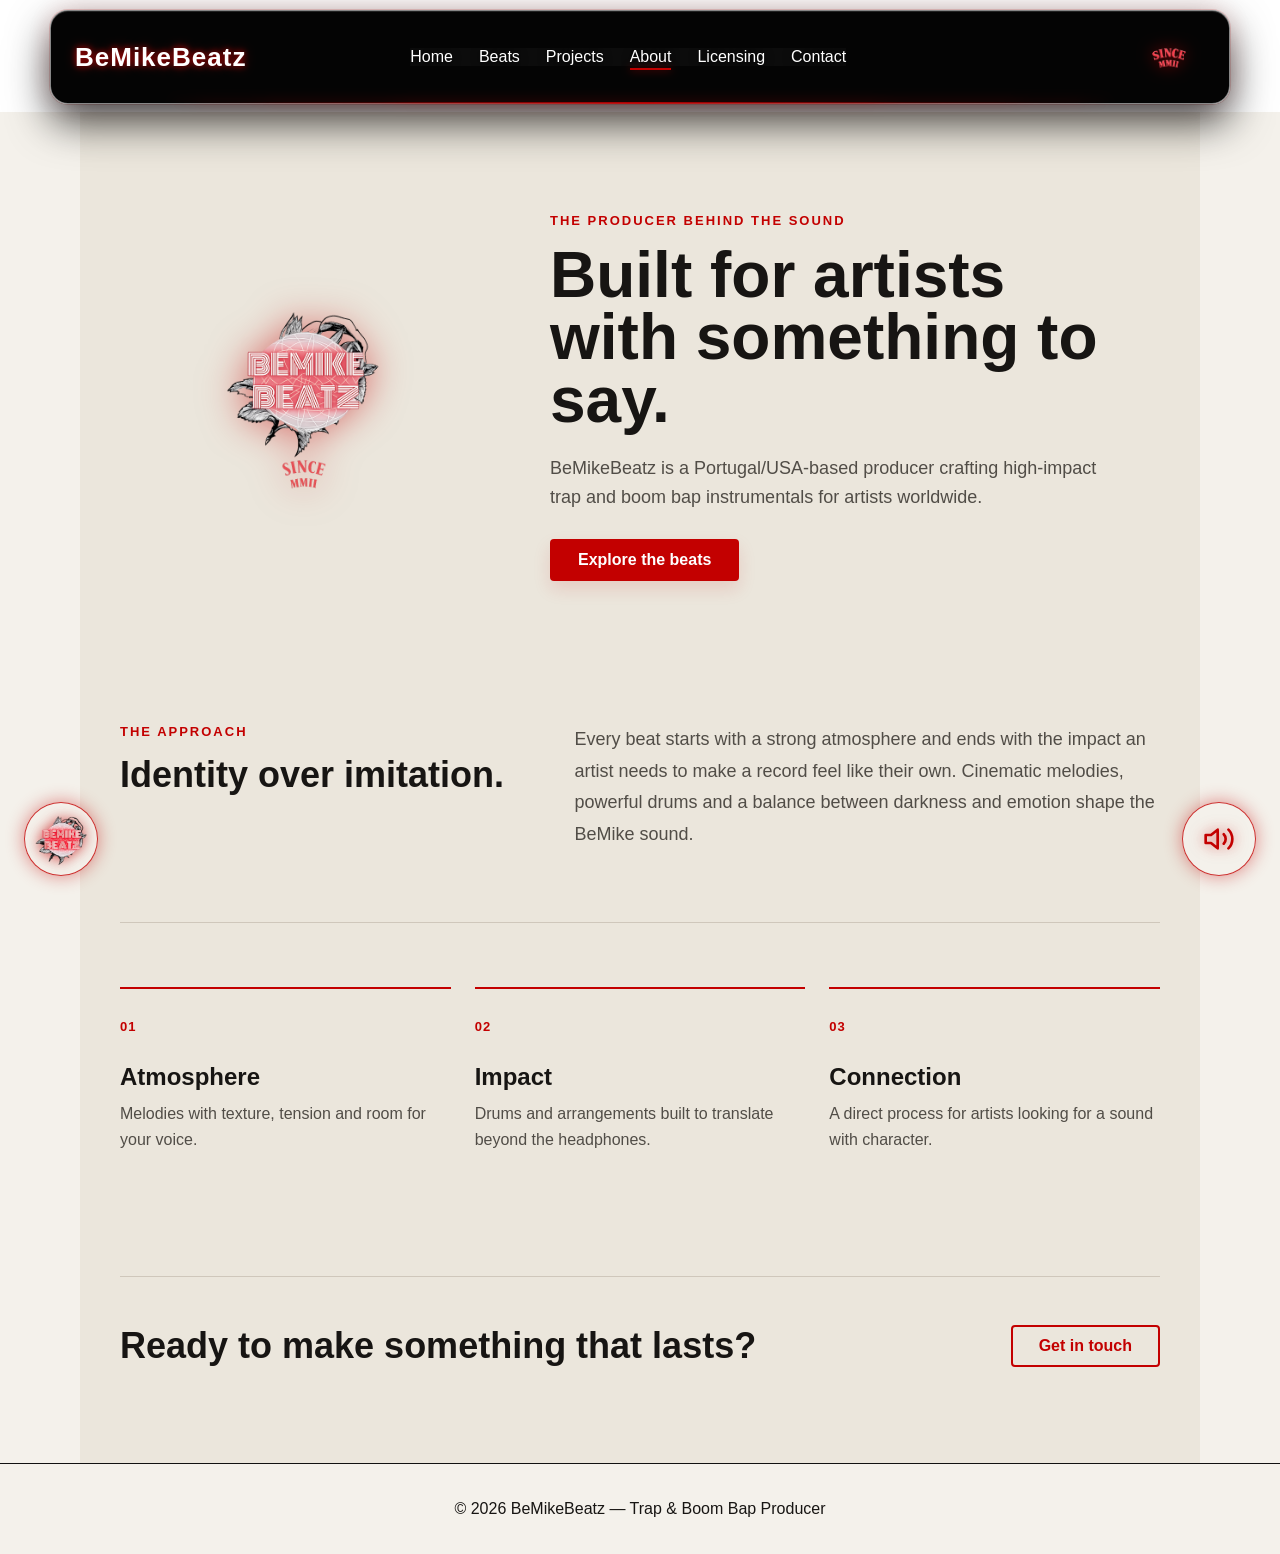
==== about.html @ 6aafd266 "Add BeMikeBeatz website with improved navigation and transitions" ====
<!DOCTYPE html>
<html lang="en">
<head>
    <meta charset="UTF-8">
    <meta name="viewport" content="width=device-width, initial-scale=1.0">
    <title>About — BeMikeBeatz</title>
    <link rel="stylesheet" href="assets/css/style.css">
</head>
<body>

    <header class="navbar">
        <div class="header-left">
            <a class="logo-link" href="index.html" aria-label="BeMikeBeatz home">
                <span class="logo">BeMikeBeatz</span>
            </a>
        </div>

        <nav class="header-center" aria-label="Main navigation">
            <a href="index.html">Home</a>
            <a href="beats.html">Beats</a>
            <a href="projects.html">Projects</a>
            <a href="about.html" aria-current="page">About</a>
            <a href="licensing.html">Licensing</a>
            <a href="contact.html">Contact</a>
        </nav>

        <div class="header-right">
            <button class="header-icon-button" type="button" aria-label="Open menu" aria-expanded="false" aria-controls="site-navigation">
                <span class="menu-bars" aria-hidden="true"><span></span><span></span><span></span></span>
                <img class="header-icon" src="assets/images/bemike3.png" alt="">
            </button>
        </div>
    </header>

    <main class="about-page">
        <section class="about-hero">
            <div class="about-mark">
                <img src="assets/images/bemike2.png" alt="BeMikeBeatz logo">
            </div>

            <div class="about-hero-copy">
                <p class="about-eyebrow">The producer behind the sound</p>
                <h1>Built for artists<br>with something to say.</h1>
                <p>BeMikeBeatz is a Portugal/USA-based producer crafting high-impact trap and boom bap instrumentals for artists worldwide.</p>
                <a class="btn" href="beats.html">Explore the beats</a>
            </div>
        </section>

        <section class="about-story">
            <div>
                <p class="about-eyebrow">The approach</p>
                <h2>Identity over imitation.</h2>
            </div>
            <p>Every beat starts with a strong atmosphere and ends with the impact an artist needs to make a record feel like their own. Cinematic melodies, powerful drums and a balance between darkness and emotion shape the BeMike sound.</p>
        </section>

        <section class="about-values">
            <article class="about-value">
                <span>01</span>
                <h3>Atmosphere</h3>
                <p>Melodies with texture, tension and room for your voice.</p>
            </article>
            <article class="about-value">
                <span>02</span>
                <h3>Impact</h3>
                <p>Drums and arrangements built to translate beyond the headphones.</p>
            </article>
            <article class="about-value">
                <span>03</span>
                <h3>Connection</h3>
                <p>A direct process for artists looking for a sound with character.</p>
            </article>
        </section>

        <section class="about-cta">
            <h2>Ready to make something that lasts?</h2>
            <a class="btn-outline" href="contact.html">Get in touch</a>
        </section>

    </main>

    <button class="floating-brand" type="button" aria-label="Switch to light theme" aria-pressed="false">
        <img src="assets/images/bemike.png" alt="BeMike logo">
    </button>

    <button class="floating-mute" type="button" aria-label="Mute local beat previews" title="Mute local beat previews" aria-pressed="false">
        <svg width="32" height="32" viewBox="0 0 24 24" fill="none" stroke="currentColor" stroke-width="2" stroke-linecap="round" stroke-linejoin="round">
            <polygon points="11 5 6 9 2 9 2 15 6 15 11 19 11 5"></polygon>
            <line x1="23" y1="9" x2="17" y2="15"></line>
            <line x1="17" y1="9" x2="23" y2="15"></line>
        </svg>
    </button>

    <footer>
        <p>© 2026 BeMikeBeatz — Trap & Boom Bap Producer</p>
    </footer>

    <script src="assets/js/main.js"></script>
</body>
</html>
---- assets/css/style.css ----
/* GLOBAL */
html {
    overscroll-behavior-y: none;
}

body {
    background: #000;
    color: #fff;
    font-family: 'Inter', sans-serif;
    margin: 0;
    /* espaçamento para navbar fixa */
    padding-top: 112px;
    animation: pageEnter 260ms ease-out both;
}

body.page-exit {
    animation: pageExit 160ms ease-in both;
    pointer-events: none;
}

@keyframes pageEnter {
    from { opacity: 0; }
    to { opacity: 1; }
}

@keyframes pageExit {
    from { opacity: 1; }
    to { opacity: 0; }
}

@media (prefers-reduced-motion: reduce) {
    body,
    body.page-exit {
        animation: none;
    }
}

/* Use border-box so padding doesn't increase element width unexpectedly */
*,
*::before,
*::after {
    box-sizing: border-box;
}

/* NAVBAR */
.navbar {
    position: fixed;
    top: 10px;
    left: 50%;
    width: min(calc(100% - 28px), 1180px);
    z-index: 999;

    display: grid;
    /* Make left/logo and right/icon auto-sized, center takes remaining space */
    grid-template-columns: auto 1fr auto;
    align-items: center;

    min-height: 86px;
    padding: 10px 24px;

    background: rgba(0, 0, 0, 0.985);
    backdrop-filter: blur(18px);
    border: 1px solid rgba(255,255,255,0.52);
    border-radius: 18px;
    box-shadow:
        inset 0 1px 0 rgba(255,255,255,0.12),
        0 18px 42px rgba(0,0,0,0.72),
        0 0 0 1px rgba(195,0,0,0.16),
        0 0 28px rgba(195,0,0,0.14);
}

.navbar::after {
    content: "";
    position: absolute;
    right: 10%;
    bottom: -1px;
    left: 10%;
    height: 2px;
    background: linear-gradient(90deg, transparent, rgba(195,0,0,0.9), transparent);
    border-radius: 50%;
    box-shadow: 0 0 12px rgba(195,0,0,0.7);
    pointer-events: none;
}

/* LOGO ESQUERDA */
.header-left {
    display: flex;
    justify-content: flex-start;
}

.logo-link {
    color: inherit;
    text-decoration: none;
}

.logo {
    font-size: 26px;
    font-weight: 700;
    letter-spacing: 1px;
    transition: transform 0.25s ease, filter 0.25s ease, text-shadow 0.2s ease;
    color: #111;
    /* subtle red glow */
    text-shadow: 0 0 6px rgba(195,0,0,0.85), 0 0 12px rgba(195,0,0,0.5);
}

.logo:hover {
    transform: scale(1.06);
    filter: drop-shadow(0 0 8px rgba(195,0,0,0.28));
    /* intensify glow on hover */
    text-shadow: 0 0 10px rgba(195,0,0,1), 0 0 18px rgba(195,0,0,0.7);
}

/* MENU CENTRADO */
.header-center {
    display: flex;
    justify-content: center;
    gap: 26px;
    /* Center the nav visually regardless of side column widths */
    position: absolute;
    left: 49%;
    transform: translateX(-50%);
    z-index: 1000;
}

/* LINKS */
.header-center a {
    color: #111;
    text-decoration: none;
    font-size: 16px;
    position: relative;
    text-shadow: none;
    transition: 0.3s;
}

.header-center a::after {
    content: "";
    position: absolute;
    bottom: -4px;
    left: 0;
    width: 0%;
    height: 2px;
    background: #C30000;
    transition: 0.3s;
}

.header-center a:hover::after {
    width: 100%;
}

.header-center a[aria-current="page"] {
    color: #C30000;
    text-shadow: 0 0 7px rgba(195, 0, 0, 0.8), 0 0 14px rgba(195, 0, 0, 0.35);
}

.header-center a[aria-current="page"]::after {
    width: 100%;
    box-shadow: 0 0 8px rgba(195, 0, 0, 0.75);
}

/* ÍCONE DIREITA */
.header-right {
    display: flex;
    /* align icon to the far right of the navbar */
    justify-content: flex-end;
    align-items: center;
}

.header-icon-button {
    padding: 0;
    border: 0;
    background: transparent;
    cursor: pointer;
}

.header-icon {
    width: 72px;
    height: 72px;
    object-fit: contain;
    transition: 0.3s;
    max-width: 110px;
    display: block;
    filter: drop-shadow(0 0 8px rgba(195, 0, 0, 0.8));
}

.header-icon:hover {
    transform: scale(1.12);
    filter: drop-shadow(0 0 12px #C30000);
}




/* HERO */
.hero {
    position: relative;
    height: calc(90vh + 10px);
    overflow: hidden;
    background: #000;

    /* CORREÇÃO: centrar texto */
    display: flex;
    align-items: center;
    justify-content: center;
    text-align: center;
}

.hero-video {
    position: absolute;
    top: 0;
    left: 0;
    width: 100%;
    height: 100%;
    object-fit: cover;
    z-index: 1;
    transition: opacity 600ms ease;
}

.hero-video-light {
    opacity: 0;
}

body.light-theme .hero-video-dark {
    opacity: 0;
}

body.light-theme .hero-video-light {
    opacity: 1;
}

.hero-overlay {
    position: absolute;
    top: 0;
    left: 0;
    width: 100%;
    height: 100%;
    background:
        linear-gradient(90deg, rgba(0,0,0,0.84) 0%, rgba(0,0,0,0.2) 48%, rgba(0,0,0,0.7) 100%),
        radial-gradient(circle at 50% 45%, rgba(195,0,0,0.2), transparent 54%),
        rgba(0,0,0,0.42);
    z-index: 2;
    transition: background 1400ms ease;
}

.hero::after {
    content: "";
    position: absolute;
    top: 50%;
    left: 50%;
    width: min(58vw, 720px);
    aspect-ratio: 1;
    transform: translate(-50%, -50%);
    border-radius: 50%;
    background: radial-gradient(circle, rgba(255, 255, 255, 0.18) 0 34%, rgba(255, 255, 255, 0.06) 54%, transparent 72%);
    mix-blend-mode: screen;
    pointer-events: none;
    z-index: 2;
}

.hero-content {
    position: relative;
    z-index: 3;
    text-align: center;
}

.hero-content h2 {
    font-size: 48px;
    margin-bottom: 10px;
    animation: fadeIn 1.5s ease forwards;
}

.hero-content p {
    font-size: 18px;
    margin-bottom: 30px;
    animation: fadeIn 2s ease forwards;
}

@keyframes fadeIn {
    from { opacity: 0; transform: translateY(20px); }
    to { opacity: 1; transform: translateY(0); }
}

/* BUTTONS */
.btn {
    background: #C30000;
    padding: 12px 28px;
    color: #fff;
    text-decoration: none;
    border-radius: 4px;
    font-weight: 600;
    display: inline-block;
    transition: transform 200ms cubic-bezier(.2,.9,.2,1), box-shadow 200ms ease, opacity 160ms ease;
    box-shadow: 0 8px 18px rgba(195,0,0,0.12);
}

.btn-outline {
    border: 2px solid #C30000;
    padding: 10px 26px;
    color: #C30000;
    text-decoration: none;
    border-radius: 4px;
    font-weight: 600;
    display: inline-block;
    transition: transform 200ms cubic-bezier(.2,.9,.2,1), box-shadow 200ms ease, background 160ms ease;
}

.btn:hover, .btn:focus {
    transform: translateY(-4px);
    box-shadow: 0 14px 30px rgba(195,0,0,0.18);
    opacity: 0.98;
}

.btn:active {
    transform: translateY(-1px) scale(.995);
    box-shadow: 0 6px 14px rgba(195,0,0,0.12);
}

.btn-outline:hover, .btn-outline:focus {
    transform: translateY(-3px);
    background: rgba(195,0,0,0.06);
    box-shadow: 0 10px 22px rgba(195,0,0,0.08);
}

.btn-outline:active {
    transform: translateY(-1px) scale(.995);
}

body:not(.light-theme) .hero-buttons .btn-outline {
    color: #fff;
    border-color: #fff;
}

/* DIVISÓRIA GROSSA ENTRE HERO E ABOUT */
.section-divider-ultra {
    width: 100%;
    height: 22px;
    background: linear-gradient(
        to right,
        rgba(255,255,255,0),
        rgba(255,255,255,1),
        rgba(255,255,255,0)
    );
    margin: 0;
}

/* ABOUT PREVIEW */
.about-preview {
    text-align: center;
    padding: 60px 40px;
    background: #000;
}

/* ABOUT PAGE */
.about-page {
    max-width: 1120px;
    margin: 0 auto;
    padding: 72px 40px 0;
}

.about-hero {
    display: grid;
    grid-template-columns: minmax(220px, 0.75fr) minmax(0, 1.25fr);
    align-items: center;
    gap: 64px;
    min-height: 430px;
}

.about-mark {
    display: flex;
    align-items: center;
    justify-content: center;
    min-height: 300px;
    border: 0;
    background: transparent;
}

.about-mark img {
    width: min(220px, 72%);
    filter: drop-shadow(0 0 18px rgba(195, 0, 0, 0.5));
}

.about-hero-copy {
    max-width: 650px;
}

.about-eyebrow {
    margin: 0 0 16px;
    color: #c30000;
    font-size: 13px;
    font-weight: 700;
    letter-spacing: 2px;
    text-transform: uppercase;
}

.about-hero h1 {
    margin: 0 0 22px;
    font-size: clamp(42px, 5vw, 68px);
    line-height: 0.98
;
}

.about-hero-copy > p:not(.about-eyebrow) {
    max-width: 560px;
    margin: 0 0 28px;
    color: #c2c2c2;
    font-size: 18px;
    line-height: 1.6;
}

.about-story {
    display: grid;
    grid-template-columns: minmax(220px, 0.8fr) minmax(0, 1.2fr);
    gap: 64px;
    padding: 110px 0 72px;
    border-bottom: 1px solid #1b1b1b;
}

.about-story h2,
.about-cta h2 {
    margin: 0;
    font-size: 36px;
    line-height: 1.1;
}

.about-story > p {
    max-width: 620px;
    margin: 0;
    color: #bbb;
    font-size: 18px;
    line-height: 1.75;
}

.about-values {
    display: grid;
    grid-template-columns: repeat(3, 1fr);
    gap: 24px;
    padding: 64px 0 96px;
}

.about-value {
    padding: 28px 0;
    border-top: 2px solid #c30000;
}

.about-value span {
    color: #c30000;
    font-size: 13px;
    font-weight: 700;
    letter-spacing: 1px;
}

.about-value h3 {
    margin: 28px 0 10px;
    font-size: 24px;
}

.about-value p {
    margin: 0;
    color: #aaa;
    line-height: 1.6;
}

.about-cta {
    display: flex;
    align-items: center;
    justify-content: space-between;
    gap: 24px;
    padding: 48px 0 96px;
    border-top: 1px solid #1b1b1b;
}

/* CONTACT PAGE */
.contact-page {
    max-width: 1120px;
    margin: 0 auto;
    padding: 96px 40px 0;
}

.contact-hero {
    max-width: 760px;
    padding-bottom: 96px;
}

.contact-eyebrow {
    margin: 0 0 18px;
    color: #c30000;
    font-size: 13px;
    font-weight: 700;
    letter-spacing: 2px;
    text-transform: uppercase;
}

.contact-hero h1 {
    margin: 0 0 24px;
    font-size: clamp(46px, 6vw, 78px);
    line-height: 0.98;
}

.contact-intro {
    max-width: 600px;
    margin: 0 0 30px;
    color: #c2c2c2;
    font-size: 18px;
    line-height: 1.7;
}

.contact-email {
    font-size: 17px;
}

.contact-linktree {
    font-size: 17px;
}

body.light-theme .contact-linktree {
    background: #000;
    color: #fff;
}

body.light-theme .contact-linktree:hover {
    background: #1a1a1a;
}

body:not(.light-theme) .contact-linktree {
    background: #fff;
    color: #000;
}

body:not(.light-theme) .contact-linktree:hover {
    background: #e8e8e8;
}

.contact-hero .contact-buttons {
    display: flex;
    gap: 16px;
    margin-top: 20px;
    flex-wrap: wrap;
}

.contact-options {
    display: grid;
    grid-template-columns: repeat(3, 1fr);
    gap: 24px;
    padding: 42px 0 88px;
    border-top: 1px solid #252525;
}

.contact-option {
    padding-top: 24px;
    border-top: 2px solid #c30000;
}

.contact-option span {
    color: #c30000;
    font-size: 13px;
    font-weight: 700;
    letter-spacing: 1px;
}

.contact-option h2 {
    margin: 28px 0 12px;
    font-size: 24px;
}

.contact-option p {
    min-height: 78px;
    margin: 0 0 18px;
    color: #aaa;
    line-height: 1.6;
}

.contact-option a {
    color: #fff;
    font-weight: 700;
    text-decoration: none;
    border-bottom: 1px solid #c30000;
    padding-bottom: 4px;
}

.contact-option a:hover,
.contact-option a:focus {
    color: #c30000;
}

.contact-footer-note {
    display: flex;
    align-items: baseline;
    gap: 32px;
    padding: 28px 0 88px;
    border-top: 1px solid #1b1b1b;
}

.contact-footer-note .contact-eyebrow {
    margin: 0;
    white-space: nowrap;
}

.contact-footer-note p:last-child {
    margin: 0;
    color: #888;
}

/* LICENSING PAGE */
.licensing-page {
    min-height: calc(100vh - 122px);
    padding: 84px max(40px, calc((100vw - 1180px) / 2)) 96px;
    background: #ece8df;
    color: #111;
}

.licensing-intro {
    display: grid;
    grid-template-columns: minmax(0, 1.2fr) minmax(240px, 0.8fr);
    align-items: end;
    gap: 64px;
    padding-bottom: 72px;
    border-bottom: 1px solid #111;
}

.licensing-kicker {
    margin: 0 0 18px;
    color: #b00000;
    font-size: 12px;
    font-weight: 800;
    letter-spacing: 2px;
    text-transform: uppercase;
}

.licensing-intro h1 {
    margin: 0;
    font-size: clamp(48px, 7vw, 92px);
    line-height: 0.9;
    letter-spacing: -2px;
}

.licensing-intro-text {
    max-width: 360px;
    margin: 0 0 4px;
    color: #5f5b55;
    font-size: 18px;
    line-height: 1.65;
}

.license-list {
    padding: 14px 0 0;
}

.license-row {
    display: grid;
    grid-template-columns: 1.2fr 1fr 0.7fr;
    align-items: center;
    gap: 36px;
    padding: 34px 20px;
    border-bottom: 1px solid rgba(17, 17, 17, 0.2);
    transition: background 180ms ease, transform 180ms ease;
}

.license-row:hover {
    background: rgba(255, 255, 255, 0.48);
    transform: translateX(8px);
}

.license-row-featured {
    position: relative;
    background: #111;
    color: #fff;
    border-bottom-color: #111;
}

.license-row-featured:hover {
    background: #1b1b1b;
}

.license-name > span {
    color: #b00000;
    font-size: 12px;
    font-weight: 800;
    letter-spacing: 1px;
}

.license-name h2 {
    margin: 12px 0 8px;
    font-size: 32px;
}

.license-name p {
    max-width: 300px;
    margin: 0;
    color: #77736c;
    line-height: 1.5;
}

.license-row-featured .license-name p {
    color: #aaa;
}

.license-row ul {
    display: grid;
    gap: 9px;
    margin: 0;
    padding: 0;
    list-style: none;
    color: #4f4b45;
    font-size: 14px;
}

.license-row-featured ul {
    color: #d0d0d0;
}

.license-row li::before {
    content: "+";
    margin-right: 10px;
    color: #b00000;
    font-weight: 800;
}

.license-link {
    justify-self: end;
    color: #111;
    font-size: 14px;
    font-weight: 800;
    text-decoration: none;
}

.license-row-featured .license-link {
    color: #fff;
}

.license-link span {
    display: inline-block;
    margin-left: 8px;
    color: #b00000;
    font-size: 20px;
    transition: transform 180ms ease;
}

.license-link:hover span,
.license-link:focus span {
    transform: translate(3px, -3px);
}

.licensing-note {
    display: grid;
    grid-template-columns: 0.8fr 1.2fr auto;
    align-items: center;
    gap: 28px;
    padding-top: 64px;
}

.licensing-note strong {
    font-size: 18px;
}

.licensing-note p {
    max-width: 420px;
    margin: 0;
    color: #69645d;
    line-height: 1.5;
}

.licensing-note a {
    color: #b00000;
    font-weight: 800;
    text-decoration: none;
}

/* BEATS PAGE EDITORIAL LAYOUT */
.beats-page {
    min-height: calc(100vh - 122px);
    padding-bottom: 1px;
    background: #ece8df;
    color: #111;
}

.beats-page .catalog-header {
    max-width: 1180px;
    min-height: 390px;
    justify-content: flex-start;
    padding: 84px 40px 72px;
    text-align: left;
}

.beats-page .catalog-copy {
    max-width: 780px;
    margin: 0;
}

.beats-page .catalog-header h1 {
    max-width: 760px;
    margin: 0 0 22px;
    font-size: clamp(48px, 7vw, 92px);
    line-height: 1.1;
    letter-spacing: -1px;
}

.beats-page .catalog-description {
    max-width: 570px;
    margin: 0;
    color: #5f5b55;
}

.beats-page .catalog-actions {
    justify-content: flex-start;
}

.beats-page .catalog-note {
    color: #77736c;
}

.beats-page .player-section {
    max-width: 1180px;
    padding-bottom: 18px;
}

.beats-page .player-wrapper {
    border-color: #c9c4bb;
    box-shadow: 0 18px 40px rgba(17, 17, 17, 0.16);
    border-radius: 16px;
}

.beats-page .featured-beats {
    max-width: 1180px;
    margin: 0 auto;
    padding: 72px 40px 88px;
    text-align: left;
}

.beats-page .featured-beats h3 {
    margin: 0 0 28px;
    color: #111;
    font-size: 36px;
}

.beats-page .latest-grid {
    display: grid;
    grid-template-columns: repeat(4, minmax(0, 1fr));
    gap: 20px;
    justify-content: initial;
}

.beats-page .latest-card {
    width: auto;
}

.beats-page .section-divider-ultra {
    display: none;
}

/* LATEST BEATS */
.latest-beats {
    padding: 60px 40px;
    text-align: center;
    position: relative;
    z-index: 2;
    overflow: hidden;
}

/* VISUALIZER SECTION (CENTRADO ENTRE BEATS E SERVIÇOS) */
.visualizer-section {
    position: relative;
    width: 100%;
    height: 120px; /* both visualizers share this height */
    display: flex;
    align-items: center;
    justify-content: center;
    margin: 40px 0;
}

.beats-visualizer {
    position: absolute;
    left: 0;
    top: 0;
    width: 100%;
    height: 100%;
    opacity: 0.45;
    pointer-events: none;
    filter: drop-shadow(0 0 12px #C30000);
}

/* BEAT GRID */
.beat-grid {
    display: flex;
    justify-content: center;
    gap: 30px;
    flex-wrap: wrap;
    margin-top: 40px;
}

.beat-card {
    background: #111;
    padding: 20px;
    width: 260px;
    border-radius: 6px;
    text-align: center;
    border: 1px solid #222;
}

.beat-card audio {
    width: 100%;
    margin-top: 10px;
    height: 40px;
    min-height: 40px;
    max-height: 40px;
}

/* SERVICES */
.services {
    padding: 60px 40px;
    background: #000;
    text-align: center;
}

.service-grid {
    display: flex;
    justify-content: center;
    gap: 30px;
    margin-top: 40px;
}

.service-card {
    background: #111;
    padding: 20px;
    width: 260px;
    border-radius: 6px;
    border: 1px solid #222;
}

.service-card {
    transition: transform 320ms cubic-bezier(.16,1,.3,1), box-shadow 320ms var(--ease-soft), border-color 260ms linear;
    will-change: transform, box-shadow;
}

.service-card:hover,
.service-card:focus-within {
    transform: translateY(-10px) scale(1.02);
    box-shadow: 0 18px 40px rgba(195,0,0,0.18);
    border-color: rgba(195,0,0,0.9);
}

/* FINAL CTA */
.final-cta {
    text-align: center;
    padding: 80px 40px;
}

/* FOOTER */
footer {
    text-align: center;
    padding: 20px;
    background: #000;
    border-top: 1px solid #111;
}

.floating-brand {
    position: fixed;
    left: 24px;
    bottom: 24px;
    z-index: 1001;
    display: grid;
    padding: 0;
    cursor: pointer;
    color: inherit;
    font: inherit;
    width: 74px;
    height: 74px;
    place-items: center;
    border: 1px solid rgba(195, 0, 0, 0.6);
    border-radius: 50%;
    background: rgba(0, 0, 0, 0.72);
    box-shadow: 0 0 18px rgba(195, 0, 0, 0.45);
    transition: transform 0.25s ease, box-shadow 0.25s ease;
}

.floating-brand img {
    width: 58px;
    height: 58px;
    object-fit: contain;
    filter: drop-shadow(0 0 7px rgba(195, 0, 0, 0.75));
    transition: transform 0.6s cubic-bezier(0.4, 0, 0.2, 1), filter 0.6s ease;
    transform: rotate(0deg);
}

.floating-brand:hover {
    transform: translateY(-4px) scale(1.05);
    box-shadow: 0 0 26px rgba(195, 0, 0, 0.75);
}

.floating-mute {
    position: fixed;
    right: 24px;
    bottom: 24px;
    z-index: 1001;
    display: grid;
    padding: 0;
    cursor: pointer;
    color: inherit;
    font: inherit;
    width: 74px;
    height: 74px;
    place-items: center;
    border: 1px solid rgba(195, 0, 0, 0.6);
    border-radius: 50%;
    background: rgba(0, 0, 0, 0.72);
    box-shadow: 0 0 18px rgba(195, 0, 0, 0.45);
    transition: transform 0.25s ease, box-shadow 0.25s ease;
}

.floating-mute svg {
    width: 32px;
    height: 32px;
    color: #fff;
    filter: drop-shadow(0 0 7px rgba(195, 0, 0, 0.75));
    transition: transform 900ms cubic-bezier(.2,.8,.2,1), filter 900ms ease;
}

.floating-mute:hover {
    transform: translateY(-4px) scale(1.05);
    box-shadow: 0 0 26px rgba(195, 0, 0, 0.75);
}

.floating-mute[aria-pressed="true"] svg {
    color: #C30000;
    filter: drop-shadow(0 0 12px rgba(195, 0, 0, 0.9));
    transition: color 0.3s ease, filter 0.3s ease;
}

body.light-theme .floating-mute[aria-pressed="true"] svg {
    color: #C30000;
    filter: drop-shadow(0 0 15px rgba(195, 0, 0, 1));
}

/* LIGHT THEME */
body.light-theme {
    background: #f4f1eb;
    color: #171513;
}

body.light-theme .navbar {
    background: #000;
    border-bottom-color: rgba(255, 255, 255, 0.85);
}

body.light-theme .logo,
body.light-theme .header-center a,
body.light-theme .about-page,
body.light-theme .contact-page,
body.light-theme .beats-page,
body.light-theme .footer-cta {
    color: #171513;
}

body.light-theme .logo,
body.light-theme .header-center a {
    color: #fff;
}

body.light-theme .hero-overlay {
    background: transparent;
}

body.light-theme .hero-content {
    color: #fff;
    text-shadow: 0 2px 8px rgba(0, 0, 0, 0.9), 0 0 18px rgba(0, 0, 0, 0.55);
}

body.light-theme .hero-video-light {
    filter: none;
}

body.light-theme .hero-buttons .btn-outline {
    color: #fff;
    border-color: #C30000;
}

body.light-theme .hero-buttons .btn-outline:hover,
body.light-theme .hero-buttons .btn-outline:focus {
    background: rgba(195, 0, 0, 0.1);
}

body.theme-transition,
body.theme-transition .navbar,
body.theme-transition::before {
    transition: background-color 420ms ease, color 420ms ease,
                border-color 420ms ease, box-shadow 420ms ease;
}
body.theme-transition .hero-video { transition: opacity 600ms ease; }
body.theme-transition .hero-overlay { transition: background 420ms ease; }
body.theme-transition .floating-brand img {
    transform: rotate(12deg) scale(1.04);
    transition: transform 300ms ease;
}

body.light-theme .hero::after {
    display: none;
}

body.light-theme .about-preview,
body.light-theme footer,
body.light-theme .beats-page {
    background: #f4f1eb;
}

body.light-theme .about-page,
body.light-theme .contact-page {
    background: #ebe6dc;
}

body.light-theme .section-divider-ultra {
    background: linear-gradient(
        to right,
        rgba(23, 21, 19, 0),
        rgba(23, 21, 19, 0.35),
        rgba(23, 21, 19, 0)
    );
}

body.light-theme .licensing-page {
    background: #f4f1eb;
    color: #111;
}

body.light-theme .licensing-intro {
    border-bottom-color: #111;
}

body:not(.light-theme) .licensing-page {
    background: #000;
    color: #f4f1eb;
}

body:not(.light-theme) .licensing-intro {
    border-bottom-color: #fff;
}

body.light-theme .licensing-intro-text,
body.light-theme .contact-footer-note p:last-child {
    color: #514d47;
}

body.light-theme .license-row:hover {
    background: rgba(255, 255, 255, 0.08);
}

body.light-theme .floating-brand {
    background: rgba(244, 241, 235, 0.88);
    border-color: rgba(195, 0, 0, 0.8);
}

body.light-theme .floating-mute {
    background: rgba(244, 241, 235, 0.88);
    border-color: rgba(195, 0, 0, 0.8);
    transition: transform 0.25s ease, box-shadow 0.25s ease, background 0.25s ease, border-color 0.25s ease;
}

body.light-theme .floating-mute svg {
    color: #C30000;
    filter: drop-shadow(0 0 7px rgba(195, 0, 0, 0.6));
    transition: transform 900ms cubic-bezier(.2,.8,.2,1), filter 900ms ease, color 0.25s ease;
}

body.light-theme .floating-mute:hover {
    transform: translateY(-4px) scale(1.05);
    box-shadow: 0 0 26px rgba(195, 0, 0, 0.85);
}

/* LIGHT THEME CONTRAST */
body.light-theme .about-preview,
body.light-theme .latest-beats,
body.light-theme .final-cta {
    color: #171513;
}

body.light-theme .services {
    background: #000;
    color: #fff;
}

body.light-theme .latest-card,
body.light-theme .featured-card {
    background: #fffdf8;
    border-color: #d8d1c6;
    color: #171513;
}

body.light-theme .latest-card:hover,
body.light-theme .featured-card:hover {
    border-color: #C30000;
}

body.light-theme .service-card {
    background: #111;
    border-color: #2d2d2d;
    color: #fff;
}

body.light-theme .latest-info p,
body.light-theme .about-preview p,
body.light-theme .catalog-description,
body.light-theme .catalog-note,
body.light-theme .beats-page .catalog-note {
    color: #514d47;
}

body.light-theme .services h3,
body.light-theme .service-card h4,
body.light-theme .service-card p {
    color: #fff;
}

body.light-theme .btn-small {
    background: rgba(23, 21, 19, 0.08);
    color: #171513;
}

body.light-theme .about-hero-copy > p:not(.about-eyebrow),
body.light-theme .about-story > p,
body.light-theme .about-value p,
body.light-theme .contact-intro,
body.light-theme .contact-option p,
body.light-theme .contact-footer-note p:last-child {
    color: #514d47;
}

body.light-theme .about-story,
body.light-theme .about-cta,
body.light-theme .contact-options,
body.light-theme .contact-footer-note {
    border-color: #cfc7bb;
}

body.light-theme .contact-option a {
    color: #171513;
}

body.light-theme .beats-page .player-wrapper,
body.light-theme .beats-page .catalog-search input,
body.light-theme .beats-page .genre-tags span,
body.light-theme .beats-page .latest-card,
body.light-theme .beats-page .featured-card {
    background: #fffdf8;
    border-color: #d8d1c6;
    color: #171513;
    border-radius: 16px;
}

body.light-theme .beats-page .latest-card:hover,
body.light-theme .beats-page .featured-card:hover {
    border-color: #C30000;
}

body.light-theme .beats-page .latest-card.is-playing,
body.light-theme .beats-page .featured-card.is-playing {
    border: 1px solid #C30000 !important;
    box-shadow: 0 0 0 1px rgba(195,0,0,0.6), 0 0 28px rgba(195,0,0,0.25);
}

body.light-theme .beats-page .catalog-search input {
    color: #171513;
}

body.light-theme .beats-page .genre-tags span,
body.light-theme .beats-page .beat-table th,
body.light-theme .beats-page .latest-info p,
body.light-theme .beats-page .featured-card p {
    color: #514d47;
}

body.light-theme .beats-page .beat-table th,
body.light-theme .beats-page .beat-table td {
    border-color: #cfc7bb;
}

body.light-theme .beats-page .beat-table tr:hover {
    background: #e8e1d7;
}

body.light-theme .licensing-page .license-row:not(.license-row-featured) .license-link {
    color: #111;
}

body.light-theme .licensing-page .license-row:not(.license-row-featured) .license-link span {
    color: #b00000;
}

body.light-theme .licensing-page .license-row-featured .license-link,
body.light-theme .licensing-page .license-row-featured .license-name,
body.light-theme .licensing-page .license-row-featured ul {
    color: #fff;
}

body.light-theme .licensing-page .license-row-featured:hover {
    background: #1b1b1b;
}

/* BEATS PAGE DARK THEME */
body:not(.light-theme) .beats-page {
    background: #000;
    color: #fff;
}

body:not(.light-theme) .beats-page .catalog-description,
body:not(.light-theme) .beats-page .catalog-note,
body:not(.light-theme) .beats-page .featured-card p,
body:not(.light-theme) .beats-page .latest-info p {
    color: #bbb;
}

body:not(.light-theme) .beats-page .featured-beats h3 {
    color: #fff;
}

body:not(.light-theme) .beats-page .latest-card.is-playing,
body:not(.light-theme) .beats-page .featured-card.is-playing {
    border: 1px solid #C30000 !important;
    box-shadow: 0 0 0 1px rgba(195,0,0,0.5), 0 0 24px rgba(195,0,0,0.18);
}

/* Home page playing state */
body:not(.light-theme).home-page .latest-card.is-playing {
    border: 1px solid #C30000 !important;
    box-shadow: 0 0 0 1px rgba(195,0,0,0.5), 0 0 24px rgba(195,0,0,0.18);
}

body.light-theme.home-page .latest-card.is-playing {
    border: 1px solid #C30000 !important;
    box-shadow: 0 0 0 1px rgba(195,0,0,0.6), 0 0 28px rgba(195,0,0,0.25);
}

body:not(.light-theme) .license-row {
    border-bottom-color: rgba(255, 255, 255, 0.16);
}

body.light-theme .licensing-intro {
    border-bottom-color: #fff;
}

body:not(.light-theme) .licensing-intro {
    border-bottom-color: #111;
}

body:not(.light-theme) .licensing-page .license-row:not(.license-row-featured) .license-name h2,
body:not(.light-theme) .licensing-page .license-row:not(.license-row-featured) .license-link {
    color: #fff;
}

body:not(.light-theme) .licensing-page .license-row:not(.license-row-featured) .license-name p {
    color: #bbb;
}

body:not(.light-theme) .licensing-page .license-row:not(.license-row-featured) ul {
    color: #fff;
}

body:not(.light-theme) .licensing-page .license-row:not(.license-row-featured) .license-link span {
    color: #b00000;
}

/* Scroll Reveal */
.reveal {
    opacity: 0;
    transform: translateY(40px);
    transition: all 0.8s ease;
}

.reveal.active {
    opacity: 1;
    transform: translateY(0);
}

/* ===========================
   CATALOGO DE BEATS — PREMIUM
   =========================== */

/* HEADER DO CATÁLOGO */
.catalog-header {
    position: relative;
    display: flex;
    justify-content: center;
    align-items: center;
    max-width: 980px;
    min-height: 350px;
    margin: 0 auto;
    padding: 76px 40px 68px;
    text-align: center;
}

.catalog-brand-mark {
    display: flex;
    justify-content: center;
    align-items: center;
    min-height: 250px;
    border: 1px solid rgba(195, 0, 0, 0.45);
    background: radial-gradient(circle, rgba(195, 0, 0, 0.17), transparent 62%), #0a0a0a;
    box-shadow: 0 0 70px rgba(195, 0, 0, 0.12);
}

.catalog-brand-mark img {
    width: min(210px, 72%);
    filter: drop-shadow(0 0 18px rgba(195, 0, 0, 0.55));
}

.catalog-copy {
    max-width: 760px;
    margin: 0 auto;
}

.catalog-eyebrow {
    margin: 0 0 16px;
    color: #c30000;
    font-size: 13px;
    font-weight: 700;
    letter-spacing: 2px;
    text-transform: uppercase;
}

.catalog-header h1 {
    max-width: 760px;
    margin: 0 auto 22px;
    font-size: clamp(42px, 5vw, 68px);
    line-height: 0.98;
}

.catalog-description {
    max-width: 610px;
    margin: 0 auto;
    color: #bbb;
    font-size: 18px;
    line-height: 1.6;
}

.catalog-actions {
    display: flex;
    justify-content: center;
    gap: 14px;
    flex-wrap: wrap;
    margin-top: 28px;
}

.catalog-note {
    margin: 18px 0 0;
    color: #bbb;
    font-size: 13px;
}

.player-section {
    max-width: 1180px;
    margin: 0 auto;
    padding: 0 40px;
}

.player-wrapper {
    overflow: hidden;
    border: 1px solid #252525;
    background: #080808;
    box-shadow: 0 20px 55px rgba(0, 0, 0, 0.45);
    border-radius: 16px;
}

.player-wrapper iframe {
    display: block;
    min-height: 600px;
    border-radius: 16px;
}

.section-divider-ultra {
    margin: 72px 0 0;
}

.featured-beats {
    padding-top: 84px;
}

/* SEARCH BAR */
.catalog-search {
    max-width: 600px;
    margin: 30px auto;
}

.catalog-search input {
    width: 100%;
    padding: 14px 20px;
    border-radius: 6px;
    border: 1px solid #222;
    background: #111;
    color: #fff;
    font-size: 16px;
    outline: none;
    transition: 0.3s;
}

.catalog-search input:focus {
    border-color: #C30000;
}

/* TAGS / CATEGORIAS */
.genre-tags {
    display: flex;
    justify-content: center;
    gap: 12px;
    flex-wrap: wrap;
    margin: 20px 0 40px;
}

.genre-tags span {
    background: #111;
    padding: 8px 18px;
    border-radius: 30px;
    font-size: 14px;
    border: 1px solid #222;
    transition: 0.3s;
    cursor: pointer;
}

.genre-tags span:hover {
    background: #C30000;
    border-color: #C30000;
}

/* TABELA DE BEATS */
.beat-table {
    width: 100%;
    max-width: 900px;
    margin: 0 auto;
    border-collapse: collapse;
}

.beat-table th {
    text-align: left;
    padding: 12px;
    font-size: 14px;
    color: #bbb;
    border-bottom: 1px solid #222;
}

.beat-table td {
    padding: 14px 12px;
    font-size: 16px;
    border-bottom: 1px solid #111;
}

.beat-table tr:hover {
    background: #111;
}

/* PREÇO */
.beat-price {
    color: #C30000;
    font-weight: 600;
}

/* DIVISÓRIA LIMPA */
.section-divider-clean {
    width: 100%;
    height: 2px;
    background: #fff;
    opacity: 0.15;
    margin: 60px 0;
}

/* BEATS EM DESTAQUE */
.featured-beats {
    padding: 60px 40px;
    text-align: center;
}

.featured-beats h3 {
    font-size: 36px;
    margin-bottom: 20px;
}

.featured-grid {
    display: flex;
    justify-content: center;
    gap: 30px;
    flex-wrap: wrap;
}

.featured-card {
    background: #111;
    padding: 20px;
    width: 260px;
    border-radius: 6px;
    border: 1px solid #222;
    transition: 0.3s;
}

.featured-card:hover {
    transform: translateY(-5px);
    border-color: #C30000;
}

.featured-card h4 {
    font-size: 20px;
    margin-bottom: 10px;
}

.featured-card p {
    font-size: 14px;
    color: #bbb;
}

.latest-grid {
    display: flex;
    justify-content: center;
    gap: 30px;
    flex-wrap: wrap;
    margin-top: 40px;
}

.latest-card {
    background: #111;
    width: 280px;
    border-radius: 8px;
    overflow: hidden;
    border: 1px solid #222;
    transition: 0.3s;
}

.latest-card:hover {
    transform: translateY(-6px);
    border-color: #C30000;
}

.latest-card img {
    width: 100%;
    height: 160px;
    object-fit: cover;
    border-radius: 12px;
}

.featured-card img {
    width: 100%;
    height: 160px;
    object-fit: cover;
    border-radius: 12px;
}

.unreleased-tag {
    display: inline-block;
    font-size: 12px;
    font-weight: 700;
    letter-spacing: 1.5px;
    text-transform: uppercase;
    color: #fff;
    margin: 4px 0 8px;
    text-shadow: 0 0 8px rgba(195, 0, 0, 0.8), 0 0 16px rgba(195, 0, 0, 0.5);
    opacity: 1;
}

body.light-theme .unreleased-tag {
    color: #C30000;
    text-shadow: 0 0 6px rgba(195, 0, 0, 0.6), 0 0 12px rgba(195, 0, 0, 0.4);
}

.crip-card img {
    object-position: 50% 62%;
}

.latest-info {
    padding: 20px;
    text-align: center;
}

.latest-info h4 {
    font-size: 20px;
    margin-bottom: 6px;
}

.latest-info p {
    font-size: 14px;
    color: #bbb;
    margin-bottom: 12px;
}

.latest-info audio {
    width: 100%;
    height: 40px;
    min-height: 40px;
    max-height: 40px;
}

.latest-info audio::-webkit-media-controls-panel {
    display: flex !important;
    align-items: center !important;
}

.latest-info audio::-webkit-media-controls-current-time-display,
.latest-info audio::-webkit-media-controls-time-remaining-display {
    min-width: 40px;
    font-size: 12px;
}

.section-divider-glow {
    width: 100%;
    height: 4px;
    background: #C30000;
    box-shadow: 0 0 12px #C30000;
    margin: 60px 0;
    opacity: 0.9;
}

/* Entrance & Stagger Animations */
/* Navbar enter animation */
.navbar {
    transform: translate(-50%, -8px);
    opacity: 0;
}
.navbar.show {
    transform: translate(-50%, 0);
    opacity: 1;
    transition: transform 420ms cubic-bezier(.2,.9,.2,1), opacity 420ms ease;
}

/* Cards and service reveal (staggered) */
.latest-card, .service-card, .featured-card {
    opacity: 0;
    transform: translateY(18px) scale(.995);
    transition: transform 420ms cubic-bezier(.2,.9,.2,1), opacity 420ms ease;
}
.latest-card.animate, .service-card.animate, .featured-card.animate {
    opacity: 1;
    transform: translateY(0) scale(1);
}

/* small hover polish for buttons */
.btn-small {
    background: rgba(255,255,255,0.04);
    color: #fff;
    padding: 8px 14px;
    border-radius: 6px;
    display: inline-block;
}
.btn-small:hover { transform: translateY(-2px); }


/* Responsive adjustments for small screens */
@media (max-width: 900px) {
    body.menu-scroll-locked {
        overflow: hidden;
    }

    body {
        padding-top: 82px;
    }

    .navbar {
        top: 8px;
        left: 50%;
        width: calc(100% - 20px);
        min-height: 64px;
        padding: 6px 16px;
        grid-template-columns: auto 1fr auto;
        border-radius: 15px;
        background: rgba(255, 255, 255, 0.985);
        border-color: rgba(0,0,0,0.38);
    }

    .header-center {
        gap: 14px;
    }

    .header-icon {
        width: 42px;
        height: 42px;
    }

    .catalog-header {
        gap: 32px;
        padding-right: 24px;
        padding-left: 24px;
    }

    .beats-page .latest-grid {
        grid-template-columns: repeat(2, minmax(0, 1fr));
    }

    .player-section {
        padding-right: 24px;
        padding-left: 24px;
    }

    .about-page {
        padding-right: 24px;
        padding-left: 24px;
    }

    .about-hero,
    .about-story {
        gap: 36px;
    }

    .contact-page {
        padding-right: 24px;
        padding-left: 24px;
    }

    .licensing-page {
        padding-right: 24px;
        padding-left: 24px;
    }

    .licensing-intro {
        gap: 36px;
    }

    .header-center {
        display: flex;
        visibility: hidden;
        opacity: 0;
        pointer-events: none;
        position: fixed;
        top: 66px;
        left: 0;
        right: 0;
        width: auto;
        z-index: 1000;
        flex-direction: column;
        align-items: stretch;
        gap: 0;
        padding: 6px 12px 8px;
        background: rgba(13, 13, 13, 0.96);
        border: 1px solid rgba(255,255,255,0.16);
        border-top: 0;
        border-radius: 0 0 12px 12px;
        box-shadow: 0 18px 40px rgba(0,0,0,0.48), 0 0 30px rgba(195,0,0,0.1);
        backdrop-filter: blur(18px);
        transform: translateY(-12px) scaleY(0.94);
        transform-origin: top center;
        transition: opacity 240ms ease, transform 240ms cubic-bezier(.2,.9,.2,1), visibility 240ms ease;
    }

    body.menu-open .header-center {
        visibility: visible;
        opacity: 1;
        pointer-events: auto;
        transform: translateY(0) scaleY(1);
    }

    .header-center a {
        padding: 11px 12px;
        font-size: 16px;
        line-height: 1.25;
        opacity: 0;
        transform: translateY(-6px);
        border-bottom: 1px solid rgba(255,255,255,0.08);
        transition: color 180ms ease, background 180ms ease, padding-left 180ms ease;
    }
    body.menu-open .header-center a {
        animation: menuItemIn 260ms cubic-bezier(.2,.9,.2,1) forwards;
    }
    body.menu-open .header-center a:nth-child(2) { animation-delay: 35ms; }
    body.menu-open .header-center a:nth-child(3) { animation-delay: 70ms; }
    body.menu-open .header-center a:nth-child(4) { animation-delay: 105ms; }
    body.menu-open .header-center a:nth-child(5) { animation-delay: 140ms; }
@keyframes menuItemIn {
    to {
        opacity: 1;
        transform: translateY(0);
    }
}
.latest-card {
    will-change: transform;
    transition: transform 320ms cubic-bezier(.2,.9,.2,1), border-color 220ms ease, box-shadow 220ms ease, opacity 420ms ease;
}
.latest-card.is-playing {
    border: 1px solid #C30000 !important;
    box-shadow: 0 0 0 1px rgba(195,0,0,0.5), 0 0 24px rgba(195,0,0,0.18);
}

body.light-theme .latest-card.is-playing {
    border: 1px solid #C30000 !important;
    box-shadow: 0 0 0 1px rgba(195,0,0,0.6), 0 0 28px rgba(195,0,0,0.25);
}
@media (prefers-reduced-motion: reduce) {
    .header-center a,
    body.menu-open .header-center a,
    .latest-card,
    .latest-card.animate,
    .service-card,
    .featured-card,
    body,
    body.page-exit {
        animation: none !important;
        transition: none !important;
    }

    body.page-exit {
        pointer-events: auto;
    }
}

    .header-center a:last-child {
        border-bottom: 0;
    }

    .header-center a:hover,
    .header-center a[aria-current="page"] {
        padding-left: 15px;
        color: #ff4a4a;
        background: rgba(195,0,0,0.1);
    }

    .header-center a[aria-current="page"]::before {
        content: "";
        display: inline-block;
        width: 5px;
        height: 5px;
        margin: 0 9px 2px 0;
        border-radius: 50%;
        background: #ff4a4a;
        box-shadow: 0 0 8px rgba(255,74,74,0.8);
    }

    .header-center a::after {
        display: none;
    }

    .header-icon-button {
        position: relative;
        z-index: 1001;
        display: grid;
        place-items: center;
        width: 52px;
        height: 52px;
        border: 1px solid rgba(255,255,255,0.3);
        border-radius: 50%;
        box-shadow: 0 0 14px rgba(195,0,0,0.22);
    }

    .header-icon-button:active,
    .header-icon-button:focus-visible {
        border-color: #C30000;
        box-shadow: 0 0 18px rgba(195,0,0,0.6);
    }

    .header-icon-button .header-icon {
        transition: transform 300ms cubic-bezier(.2,.9,.2,1), filter 300ms ease;
    }

    body.menu-open .header-icon-button {
        border-color: #C30000;
        box-shadow: 0 0 22px rgba(195,0,0,0.62);
    }

    body.menu-open .header-icon-button .header-icon {
        transform: rotate(10deg) scale(1.1);
        filter: drop-shadow(0 0 14px #C30000);
    }
}

@media (max-width: 480px) {
    body {
        padding-top: 80px;
    }

    .navbar {
        top: 8px;
        left: 50%;
        width: calc(100% - 16px);
        min-height: 64px;
        padding: 6px 12px;
        grid-template-columns: auto 1fr auto;
        border-radius: 14px;
    }

    .header-center {
        display: flex;
        visibility: hidden;
        opacity: 0;
        pointer-events: none;
        position: fixed;
        top: 66px;
        left: 0;
        right: 0;
        width: auto;
        z-index: 1000;
        flex-direction: column;
        align-items: stretch;
        gap: 0;
        padding: 6px 12px 8px;
        background: rgba(13, 13, 13, 0.96);
        border: 1px solid rgba(255,255,255,0.16);
        border-top: 0;
        border-radius: 0 0 12px 12px;
        box-shadow: 0 18px 40px rgba(0,0,0,0.48), 0 0 30px rgba(195,0,0,0.1);
        backdrop-filter: blur(18px);
        transform: translateY(-12px) scaleY(0.94);
        transform-origin: top center;
        transition: opacity 240ms ease, transform 240ms cubic-bezier(.2,.9,.2,1), visibility 240ms ease;
    }

    body.menu-open .header-center {
        visibility: visible;
        opacity: 1;
        pointer-events: auto;
        transform: translateY(0) scaleY(1);
    }

    .header-center a {
        padding: 11px 12px;
        font-size: 16px;
        line-height: 1.25;
        border-bottom: 1px solid rgba(255,255,255,0.08);
        transition: color 180ms ease, background 180ms ease, padding-left 180ms ease;
    }

    .header-center a:last-child {
        border-bottom: 0;
    }

    .header-center a:hover,
    .header-center a[aria-current="page"] {
        padding-left: 15px;
        color: #ff4a4a;
        background: rgba(195,0,0,0.1);
    }

    .header-center a::after {
        display: none;
    }

    .header-icon-button {
        position: relative;
        z-index: 1001;
        display: grid;
        place-items: center;
        width: 52px;
        height: 52px;
        border: 1px solid rgba(255,255,255,0.3);
        border-radius: 50%;
        box-shadow: 0 0 14px rgba(195,0,0,0.22);
    }

    .header-icon-button:active,
    .header-icon-button:focus-visible {
        border-color: #C30000;
        box-shadow: 0 0 18px rgba(195,0,0,0.6);
    }

    .header-icon {
        width: 44px;
        height: 44px;
    }

    .floating-brand {
        left: 14px;
        bottom: 14px;
        width: 58px;
        height: 58px;
    }

    .floating-brand img {
        width: 44px;
        height: 44px;
    }

    .catalog-header {
        display: block;
        min-height: auto;
        padding: 64px 18px 52px;
    }

    .beats-page .latest-grid {
        grid-template-columns: 1fr;
    }

    .catalog-brand-mark {
        min-height: 180px;
        margin-bottom: 36px;
    }

    .catalog-header h1 {
        font-size: 42px;
    }

    .catalog-description {
        font-size: 16px;
    }

    .catalog-actions {
        align-items: stretch;
        flex-direction: column;
    }

    .catalog-actions .btn,
    .catalog-actions .btn-outline {
        text-align: center;
    }

    .player-section {
        padding-right: 12px;
        padding-left: 12px;
    }

    .about-page {
        padding: 48px 18px 0;
    }

    .about-hero,
    .about-story {
        display: block;
        min-height: auto;
    }

    .about-mark {
        min-height: 210px;
        margin-bottom: 48px;
    }

    .about-hero h1 {
        font-size: 42px;
    }

    .about-hero-copy > p:not(.about-eyebrow),
    .about-story > p {
        font-size: 16px;
    }

    .about-story {
        padding: 80px 0 48px;
    }

    .about-story h2,
    .about-cta h2 {
        margin-bottom: 24px;
        font-size: 32px;
    }

    .about-values {
        display: block;
        padding: 48px 0 72px;
    }

    .about-value + .about-value {
        margin-top: 28px;
    }

    .about-cta {
        display: block;
        padding: 40px 0 72px;
    }

    .contact-page {
        padding: 64px 18px 0;
    }

    .contact-hero {
        padding-bottom: 64px;
    }

    .contact-hero h1 {
        font-size: 44px;
    }

    .contact-intro {
        font-size: 16px;
    }

    .contact-options {
        display: block;
        padding: 32px 0 64px;
    }

    .contact-option + .contact-option {
        margin-top: 36px;
    }

    .contact-option p {
        min-height: auto;
    }

    .contact-footer-note {
        display: block;
        padding-bottom: 64px;
    }

    .contact-footer-note .contact-eyebrow {
        margin-bottom: 12px;
    }

    .licensing-page {
        min-height: auto;
        padding: 64px 18px 72px;
    }

    .licensing-intro {
        display: block;
        padding-bottom: 48px;
    }

    .licensing-intro h1 {
        font-size: 48px;
        letter-spacing: 0;
    }

    .licensing-intro-text {
        margin-top: 28px;
        font-size: 16px;
    }

    .license-row {
        display: block;
        padding: 28px 12px;
    }

    .license-row:hover {
        transform: none;
    }

    .license-row ul {
        margin: 24px 0;
    }

    .license-link {
        display: inline-block;
    }

    .licensing-note {
        display: block;
        padding-top: 48px;
    }

    .licensing-note p {
        margin: 14px 0 18px;
    }

    .beats-page .catalog-header {
        min-height: auto;
        padding: 64px 18px 52px;
    }

    .beats-page .catalog-header h1 {
        font-size: 48px;
        letter-spacing: 0;
    }

    .beats-page .player-section {
        padding-right: 12px;
        padding-left: 12px;
    }

    .beats-page .featured-beats {
        padding: 56px 18px 72px;
    }
}

body:not(.light-theme) .navbar {
    background: rgba(0,0,0,0.985);
    border-color: rgba(255,255,255,0.52);
}

body:not(.light-theme) .logo,
body:not(.light-theme) .header-center a {
    color: #fff;
}

body:not(.light-theme) .header-center {
    background: rgba(13,13,13,0.98);
    border-color: rgba(255,255,255,0.16);
}

body:not(.light-theme) .header-center a {
    text-shadow: 0 1px 8px rgba(0,0,0,0.85);
}

body.light-theme .navbar {
    background: rgba(0,0,0,0.985);
    border-color: rgba(255,255,255,0.52);
}

body.light-theme .logo,
body.light-theme .header-center a {
    color: #fff;
}

body.light-theme .header-center {
    background: rgba(13,13,13,0.98);
    border-color: rgba(255,255,255,0.16);
}

body.light-theme .header-center a {
    text-shadow: 0 1px 8px rgba(0,0,0,0.85);
}

/* Keep the navbar floating cleanly above the page without a theme-switching rectangle.
   The old full-width backdrop changed color with the theme and could flash behind the navbar. */
body::before {
    content: none;
}


/* =========================================================
   VISUAL UPGRADE — PARALLAX / MICRO-INTERACTIONS / PROJECTS
   ========================================================= */

html { scroll-behavior: smooth; }

/* Better reveal system: direction-aware + stagger-ready */
.reveal {
    opacity: 0;
    transform: translate3d(0, 20px, 0);
    filter: none;
    transition: opacity .5s cubic-bezier(.2,.75,.2,1),
                transform .5s cubic-bezier(.2,.75,.2,1),
                filter .5s ease;
}
.reveal.reveal-left { transform: translate3d(-56px, 20px, 0) scale(.985); }
.reveal.reveal-right { transform: translate3d(56px, 20px, 0) scale(.985); }
.reveal.reveal-scale { transform: translate3d(0, 0, 0) scale(.92); }
.reveal.active { opacity: 1; transform: translate3d(0,0,0) scale(1); filter: blur(0); }

/* Scroll parallax is driven by JS, while this keeps it smooth */
.parallax { will-change: transform; }

/* Buttons: tactile hover + press + light sweep */
.btn, .btn-outline, .btn-small, .header-icon-button, .project-play {
    position: relative;
    overflow: hidden;
    transform: translateZ(0);
    transition: transform .24s cubic-bezier(.2,.9,.2,1),
                box-shadow .24s ease,
                border-color .24s ease,
                background .24s ease;
}
.btn::before, .btn-outline::before {
    content: "";
    position: absolute;
    inset: 0;
    background: linear-gradient(110deg, transparent 25%, rgba(255,255,255,.18) 50%, transparent 75%);
    transform: translateX(-130%);
    transition: transform .55s ease;
    pointer-events: none;
}
.btn:hover::before, .btn-outline:hover::before { transform: translateX(130%); }
.btn:hover, .btn-outline:hover { transform: translateY(-3px); }
.btn:active, .btn-outline:active, .btn-small:active, .project-play:active { transform: translateY(1px) scale(.98); }

/* Card micro-interaction */
.latest-card, .featured-card, .service-card, .license-row, .contact-option, .project-card {
    transition: transform .35s cubic-bezier(.2,.9,.2,1), box-shadow .35s ease, border-color .25s ease;
}
.latest-card:hover, .featured-card:hover, .service-card:hover, .license-row:hover, .contact-option:hover {
    transform: translateY(-6px);
}

/* Desktop menu remains centred, mobile gets a real hamburger */
.menu-bars { display: none; width: 22px; gap: 4px; }
.menu-bars span { display:block; width:100%; height:2px; border-radius:99px; background: currentColor; transition: transform .3s ease, opacity .2s ease, width .3s ease; }

@media (max-width: 900px) {
    .header-icon-button .header-icon { display:none; }
    .header-icon-button { color:#111; }
    .menu-bars { display:flex; flex-direction:column; }
    body:not(.light-theme) .header-icon-button { color:#fff; }
    body.menu-open .menu-bars span:nth-child(1) { transform: translateY(6px) rotate(45deg); }
    body.menu-open .menu-bars span:nth-child(2) { opacity:0; transform:scaleX(.3); }
    body.menu-open .menu-bars span:nth-child(3) { transform: translateY(-6px) rotate(-45deg); }
    .header-center { top: 76px; max-height: calc(100vh - 92px); overflow:auto; }
    body.menu-open::after {
        content:"";
        position:fixed;
        inset:0;
        z-index:998;
        background:rgba(0,0,0,.48);
        backdrop-filter:blur(5px);
        animation: mobileBackdrop .24s ease both;
    }
    .navbar { z-index:1000; }
}
@keyframes mobileBackdrop { from { opacity:0; } to { opacity:1; } }

/* PROJECTS PAGE */
.projects-page { background:#050505; }
.projects-hero {
    position:relative;
    min-height:78vh;
    display:flex;
    align-items:center;
    justify-content:center;
    overflow:hidden;
    isolation:isolate;
    padding:120px 7vw 90px;
}
.projects-hero::before {
    content:"";
    position:absolute;
    inset:0;
    background:radial-gradient(circle at 72% 48%, rgba(195,0,0,.23), transparent 32%), radial-gradient(circle at 18% 70%, rgba(255,255,255,.04), transparent 28%);
    z-index:-2;
}
.projects-hero-grid {
    position:absolute; inset:-20%; z-index:-3; opacity:.24;
    background-image:linear-gradient(rgba(255,255,255,.06) 1px, transparent 1px),linear-gradient(90deg, rgba(255,255,255,.06) 1px, transparent 1px);
    background-size:72px 72px;
    transform:perspective(700px) rotateX(62deg) translateY(18%);
    mask-image:linear-gradient(to bottom, transparent, #000 25%, #000 75%, transparent);
}
.projects-hero-orbit {
    position:absolute; width:min(48vw,620px); aspect-ratio:1; right:3vw; top:18%; border:1px solid rgba(195,0,0,.32); border-radius:50%; box-shadow:0 0 90px rgba(195,0,0,.14), inset 0 0 70px rgba(195,0,0,.06); z-index:-1;
}
.projects-hero-orbit::before, .projects-hero-orbit::after { content:""; position:absolute; inset:12%; border:1px solid rgba(255,255,255,.08); border-radius:50%; }
.projects-hero-orbit::after { inset:28%; border-color:rgba(195,0,0,.2); }
.projects-hero-copy { width:min(900px,100%); text-align:center; z-index:1; }
.projects-eyebrow, .project-meta { text-transform:uppercase; letter-spacing:.18em; font-size:11px; color:#ff4a4a; font-weight:700; }
.projects-hero h1 { margin:18px 0 22px; font-size:clamp(56px,9vw,126px); line-height:.86; letter-spacing:-.06em; }
.projects-hero h1 span { color:#ff1a1a; text-shadow:0 0 35px rgba(195,0,0,.3); }
.projects-hero-copy > p:not(.projects-eyebrow) { max-width:620px; margin:0 auto 34px; color:#aaa; line-height:1.7; font-size:16px; }
.projects-intro { width:min(1120px, calc(100% - 48px)); margin:0 auto 70px; padding-top:40px; border-top:1px solid rgba(255,255,255,.14); display:grid; grid-template-columns:1fr 1fr; gap:60px; align-items:end; }
.section-index { color:#ff1a1a; font-size:12px; letter-spacing:.18em; }
.projects-intro h2 { font-size:clamp(34px,5vw,62px); margin:12px 0 0; letter-spacing:-.04em; }
.projects-intro > p { color:#929292; line-height:1.7; max-width:520px; justify-self:end; }
.projects-grid { width:min(1220px, calc(100% - 48px)); margin:0 auto; display:grid; grid-template-columns:repeat(12,1fr); gap:22px; }
.project-card { grid-column:span 6; background:#0c0c0c; border:1px solid rgba(255,255,255,.11); overflow:hidden; border-radius:22px; }
.project-card-featured { grid-column:span 8; }
.project-card-tall { grid-column:span 4; }
.project-card-wide { grid-column:span 8; }
.project-media { position:relative; aspect-ratio:16/10; overflow:hidden; background:#090909; }
.project-card-tall .project-media { aspect-ratio:4/5; }
.project-media video { width:100%; height:100%; object-fit:cover; display:block; transform:scale(1.015); filter:saturate(.82) contrast(1.06); transition:transform .8s cubic-bezier(.2,.8,.2,1), filter .5s ease; }
.project-card:hover .project-media video { transform:scale(1.075); filter:saturate(1) contrast(1.08); }
.project-media::after { content:""; position:absolute; inset:0; background:linear-gradient(to top, rgba(0,0,0,.7), transparent 45%); pointer-events:none; }
.project-play { position:absolute; left:22px; bottom:22px; z-index:2; width:54px; height:54px; border-radius:50%; border:1px solid rgba(255,255,255,.45); background:rgba(0,0,0,.5); color:#fff; display:grid; place-items:center; cursor:pointer; backdrop-filter:blur(12px); }
.project-play:hover { transform:scale(1.1); border-color:#ff1a1a; box-shadow:0 0 25px rgba(195,0,0,.42); }
.project-play span { margin-left:2px; font-size:13px; }
.project-tag { position:absolute; top:18px; right:18px; z-index:2; padding:7px 10px; border:1px solid rgba(255,255,255,.2); background:rgba(0,0,0,.45); backdrop-filter:blur(10px); border-radius:99px; font-size:10px; text-transform:uppercase; letter-spacing:.13em; }
.project-info { padding:20px 22px 24px; display:flex; justify-content:space-between; align-items:end; gap:15px; }
.project-info h3 { margin:7px 0 0; font-size:clamp(24px,3vw,38px); letter-spacing:-.04em; }
.project-meta { margin:0; color:#777; font-size:9px; }
.project-arrow { color:#ff1a1a; font-size:25px; transition:transform .25s ease; }
.project-card:hover .project-arrow { transform:translate(4px,-4px); }
.projects-cta { width:min(1120px, calc(100% - 48px)); margin:150px auto 110px; padding:80px 0; text-align:center; border-top:1px solid rgba(255,255,255,.13); border-bottom:1px solid rgba(255,255,255,.13); }
.projects-cta p { color:#777; text-transform:uppercase; letter-spacing:.16em; font-size:11px; }
.projects-cta h2 { font-size:clamp(48px,8vw,100px); line-height:.86; letter-spacing:-.06em; margin:18px 0 34px; }

.video-modal { position:fixed; inset:0; z-index:2000; background:rgba(0,0,0,.88); backdrop-filter:blur(14px); display:grid; place-items:center; padding:30px; opacity:0; visibility:hidden; pointer-events:none; transition:opacity .3s ease, visibility .3s ease; }
.video-modal.is-open { opacity:1; visibility:visible; pointer-events:auto; }
.video-modal-inner { width:min(1200px,94vw); max-height:88vh; border:1px solid rgba(255,255,255,.18); border-radius:16px; overflow:hidden; box-shadow:0 25px 90px rgba(0,0,0,.7); transform:scale(.96); transition:transform .35s cubic-bezier(.2,.9,.2,1); }
.video-modal.is-open .video-modal-inner { transform:scale(1); }
.video-modal video { display:block; width:100%; max-height:88vh; background:#000; }
.video-modal-close { position:fixed; top:24px; right:28px; z-index:2; width:46px; height:46px; border:1px solid rgba(255,255,255,.3); border-radius:50%; background:rgba(0,0,0,.5); color:#fff; font-size:28px; cursor:pointer; }
.video-modal-close:hover { border-color:#ff1a1a; color:#ff4a4a; transform:rotate(90deg); }

body.light-theme.projects-page { background:#f4f1eb; color:#111; }
body.light-theme .projects-hero-copy > p:not(.projects-eyebrow),
body.light-theme .projects-intro > p { color:#555; }
body.light-theme .projects-grid .project-card { background:#fff; border-color:rgba(0,0,0,.12); box-shadow:0 16px 40px rgba(0,0,0,.08); }
body.light-theme .projects-intro, body.light-theme .projects-cta { border-color:rgba(0,0,0,.13); }
body.light-theme .projects-hero-grid { background-image:linear-gradient(rgba(0,0,0,.06) 1px, transparent 1px),linear-gradient(90deg, rgba(0,0,0,.06) 1px, transparent 1px); }

@media (max-width: 900px) {
    .projects-hero { min-height:72vh; padding:100px 24px 70px; }
    .projects-hero-orbit { width:90vw; right:-28vw; top:18%; opacity:.7; }
    .projects-intro { grid-template-columns:1fr; gap:16px; margin-bottom:48px; }
    .projects-intro > p { justify-self:start; }
    .projects-grid { grid-template-columns:1fr; width:min(100% - 32px, 700px); }
    .project-card, .project-card-featured, .project-card-tall, .project-card-wide { grid-column:1; }
    .project-card-tall .project-media { aspect-ratio:16/10; }
    .projects-cta { margin-top:100px; }
}
@media (max-width: 520px) {
    .projects-hero { padding-left:18px; padding-right:18px; }
    .projects-hero h1 { font-size:clamp(50px,16vw,76px); }
    .projects-grid { width:calc(100% - 24px); gap:14px; }
    .project-card { border-radius:16px; }
    .project-info { padding:16px 16px 18px; }
    .project-play { width:48px; height:48px; left:14px; bottom:14px; }
    .project-tag { top:12px; right:12px; }
    .projects-cta { width:calc(100% - 32px); }
}

@media (prefers-reduced-motion: reduce) {
    html { scroll-behavior:auto; }
    .reveal, .reveal.reveal-left, .reveal.reveal-right, .reveal.reveal-scale { opacity:1; transform:none; filter:none; transition:none; }
    .parallax { transform:none !important; }
    .btn::before, .btn-outline::before { display:none; }
    .project-media video { transition:none; }
}
@media (max-width: 900px) {
    body.menu-open .header-center a:nth-child(6) { animation: menuItemIn 260ms cubic-bezier(.2,.9,.2,1) 175ms forwards; }
}

/* Accessibility/performance hardening */
.hero-video { background: #000; }
@media (prefers-reduced-motion: reduce) {
    .hero-video { animation: none !important; }
}

/* Native modal: browser contains keyboard focus and makes the background inert. */
dialog.video-modal {
    box-sizing: border-box;
    width: 100vw;
    max-width: none;
    height: 100dvh;
    max-height: none;
    margin: 0;
    border: 0;
    color: inherit;
}
dialog.video-modal:not([open]) { display: none; }
dialog.video-modal::backdrop { background: rgba(0, 0, 0, .88); }
body.menu-scroll-locked { overflow: hidden; }

/* Full-width strip behind the floating navigation. */
body::before {
    content: "";
    position: fixed;
    inset: 0 0 auto;
    height: 112px;
    z-index: 998;
    background: #000;
    pointer-events: none;
}
body.light-theme::before { background: #fff; }
body.home-page.light-theme::before { background: #000; }
@media (max-width: 900px) { body::before { height: 82px; } }

/* Crisp original video, without scaling or softening effects. */
.hero-video { filter: none; transform: none; }
@media (hover: hover) and (pointer: fine) {
    .project-card:hover, .latest-card.animate:hover,
    .service-card.animate:hover, .featured-card.animate:hover {
        transform: translateY(-4px);
        transition-delay: 0s;
    }
}
@media (prefers-reduced-motion: reduce) {
    *, *::before, *::after {
        animation-duration: .01ms !important;
        animation-iteration-count: 1 !important;
        transition-duration: .01ms !important;
        transition-delay: 0s !important;
        scroll-behavior: auto !important;
    }
    .project-card:hover, .latest-card.animate:hover,
    .service-card.animate:hover, .featured-card.animate:hover { transform: none; }
}
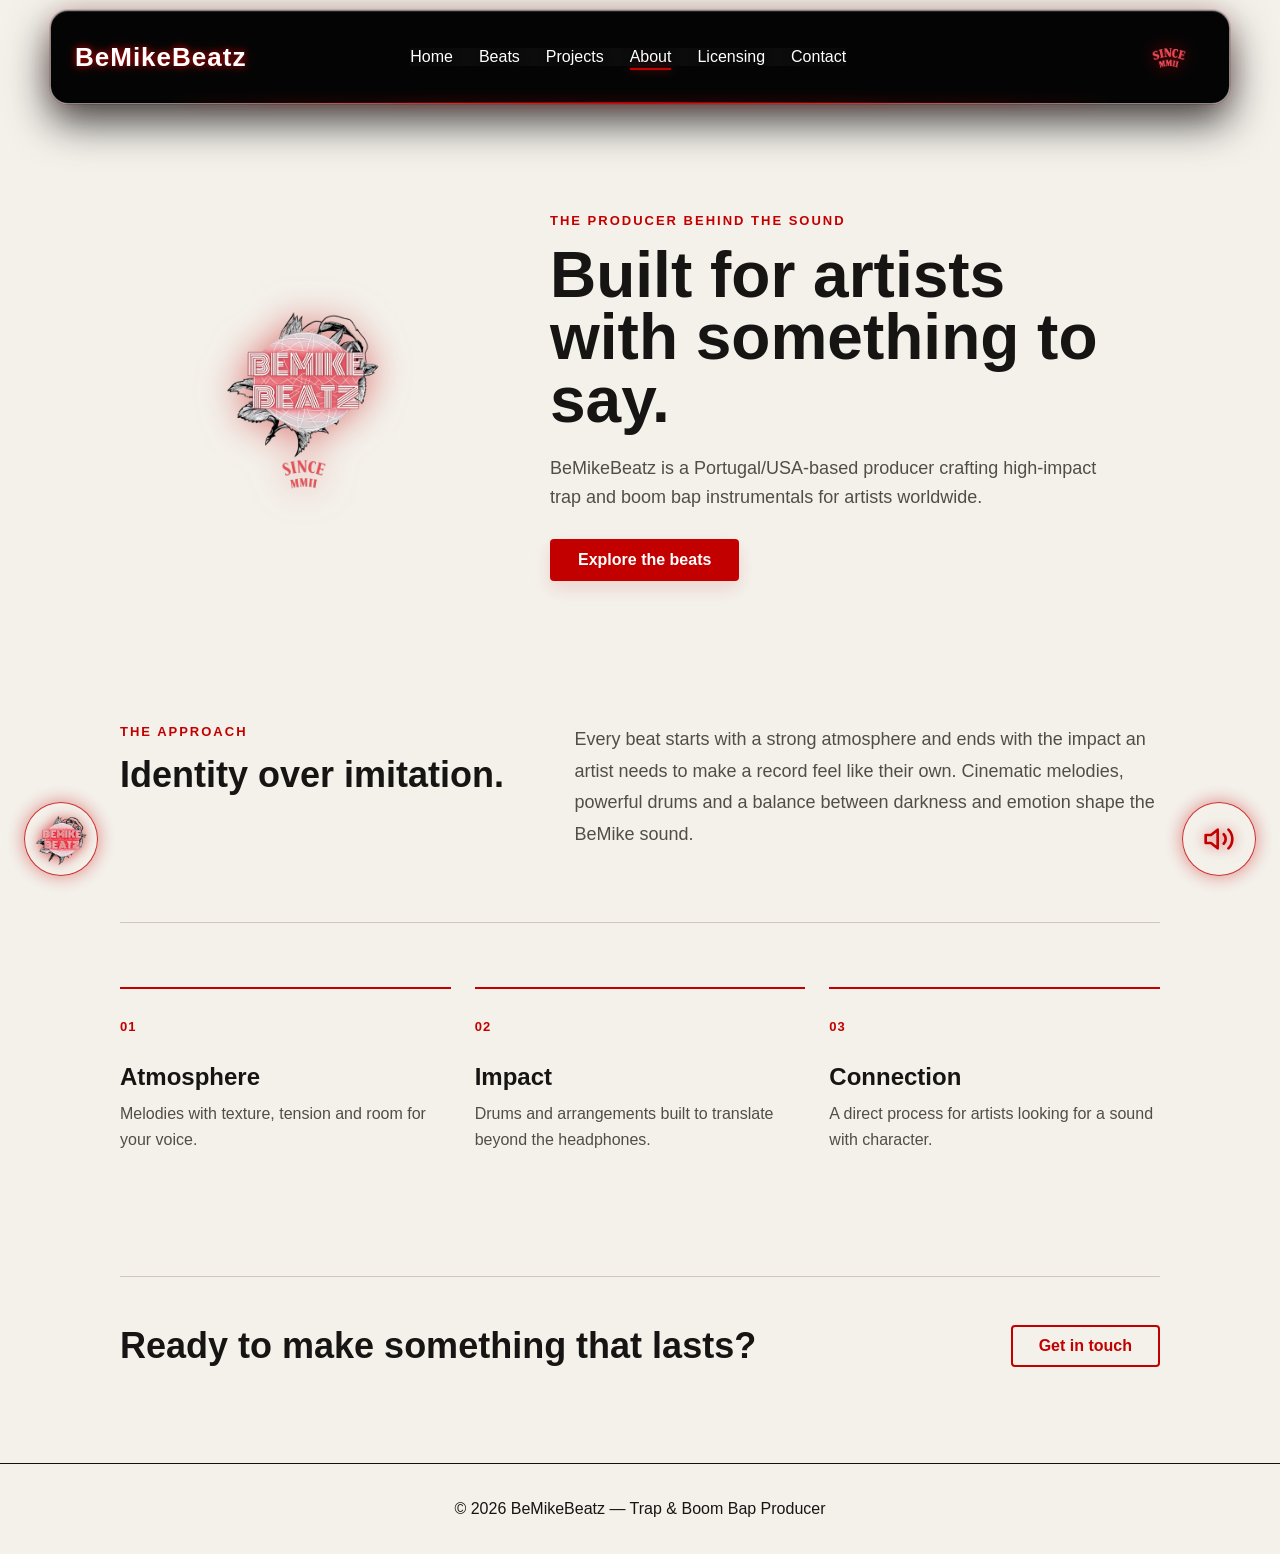
==== commit ee59a12f: "Speed up hero media and add beat discovery flow" ====
--- a/about.html
+++ b/about.html
@@ -27,7 +27,7 @@
         <div class="header-right">
             <button class="header-icon-button" type="button" aria-label="Open menu" aria-expanded="false" aria-controls="site-navigation">
                 <span class="menu-bars" aria-hidden="true"><span></span><span></span><span></span></span>
-                <img class="header-icon" src="assets/images/bemike3.png" alt="">
+                <img class="header-icon" src="assets/images/bemike3-small.webp" alt="">
             </button>
         </div>
     </header>
@@ -35,7 +35,7 @@
     <main class="about-page">
         <section class="about-hero">
             <div class="about-mark">
-                <img src="assets/images/bemike2.png" alt="BeMikeBeatz logo">
+                <img src="assets/images/bemike2-small.webp" alt="BeMikeBeatz logo">
             </div>
 
             <div class="about-hero-copy">
@@ -80,7 +80,7 @@
     </main>
 
     <button class="floating-brand" type="button" aria-label="Switch to light theme" aria-pressed="false">
-        <img src="assets/images/bemike.png" alt="BeMike logo">
+        <img src="assets/images/bemike-small.webp" alt="BeMike logo">
     </button>
 
     <button class="floating-mute" type="button" aria-label="Mute local beat previews" title="Mute local beat previews" aria-pressed="false">
--- a/assets/css/style.css
+++ b/assets/css/style.css
@@ -4,7 +4,8 @@
 }
 
 body {
-    background: #000;
+    --page-surface: #000;
+    background: var(--page-surface);
     color: #fff;
     font-family: 'Inter', sans-serif;
     margin: 0;
@@ -234,9 +235,8 @@
     width: 100%;
     height: 100%;
     background:
-        linear-gradient(90deg, rgba(0,0,0,0.84) 0%, rgba(0,0,0,0.2) 48%, rgba(0,0,0,0.7) 100%),
-        radial-gradient(circle at 50% 45%, rgba(195,0,0,0.2), transparent 54%),
-        rgba(0,0,0,0.42);
+        radial-gradient(ellipse at 50% 62%, rgba(0,0,0,0.28), transparent 46%),
+        linear-gradient(90deg, rgba(0,0,0,0.28), rgba(0,0,0,0.04) 48%, rgba(0,0,0,0.22));
     z-index: 2;
     transition: background 1400ms ease;
 }
@@ -260,11 +260,12 @@
     position: relative;
     z-index: 3;
     text-align: center;
-}
-
-.hero-content h2 {
+    text-shadow: 0 2px 12px rgba(0,0,0,0.85);
+}
+
+.hero-content .hero-title {
     font-size: 48px;
-    margin-bottom: 10px;
+    margin: 0 0 10px;
     animation: fadeIn 1.5s ease forwards;
 }
 
@@ -1031,7 +1032,8 @@
 
 /* LIGHT THEME */
 body.light-theme {
-    background: #f4f1eb;
+    --page-surface: #f4f1eb;
+    background: var(--page-surface);
     color: #171513;
 }
 
@@ -1083,6 +1085,9 @@
     transition: background-color 420ms ease, color 420ms ease,
                 border-color 420ms ease, box-shadow 420ms ease;
 }
+body.theme-transition > main {
+    transition: background-color 420ms ease;
+}
 body.theme-transition .hero-video { transition: opacity 600ms ease; }
 body.theme-transition .hero-overlay { transition: background 420ms ease; }
 body.theme-transition .floating-brand img {
@@ -1102,7 +1107,7 @@
 
 body.light-theme .about-page,
 body.light-theme .contact-page {
-    background: #ebe6dc;
+    background: var(--page-surface);
 }
 
 body.light-theme .section-divider-ultra {
@@ -2370,7 +2375,7 @@
 @keyframes mobileBackdrop { from { opacity:0; } to { opacity:1; } }
 
 /* PROJECTS PAGE */
-.projects-page { background:#050505; }
+.projects-page { --page-surface:#050505; background:var(--page-surface); }
 .projects-hero {
     position:relative;
     min-height:78vh;
@@ -2440,7 +2445,7 @@
 .video-modal-close { position:fixed; top:24px; right:28px; z-index:2; width:46px; height:46px; border:1px solid rgba(255,255,255,.3); border-radius:50%; background:rgba(0,0,0,.5); color:#fff; font-size:28px; cursor:pointer; }
 .video-modal-close:hover { border-color:#ff1a1a; color:#ff4a4a; transform:rotate(90deg); }
 
-body.light-theme.projects-page { background:#f4f1eb; color:#111; }
+body.light-theme.projects-page { --page-surface:#f4f1eb; background:var(--page-surface); color:#111; }
 body.light-theme .projects-hero-copy > p:not(.projects-eyebrow),
 body.light-theme .projects-intro > p { color:#555; }
 body.light-theme .projects-grid .project-card { background:#fff; border-color:rgba(0,0,0,.12); box-shadow:0 16px 40px rgba(0,0,0,.08); }
@@ -2500,6 +2505,14 @@
 dialog.video-modal::backdrop { background: rgba(0, 0, 0, .88); }
 body.menu-scroll-locked { overflow: hidden; }
 
+/* Start each inner page on the same surface as the strip above it. */
+body > main.about-page,
+body > main.contact-page,
+body > main.beats-page,
+body > main.licensing-page {
+    background: var(--page-surface);
+}
+
 /* Full-width strip behind the floating navigation. */
 body::before {
     content: "";
@@ -2507,15 +2520,60 @@
     inset: 0 0 auto;
     height: 112px;
     z-index: 998;
-    background: #000;
+    background: var(--page-surface);
     pointer-events: none;
 }
-body.light-theme::before { background: #fff; }
 body.home-page.light-theme::before { background: #000; }
 @media (max-width: 900px) { body::before { height: 82px; } }
 
 /* Crisp original video, without scaling or softening effects. */
 .hero-video { filter: none; transform: none; }
+
+/* The next scene opens over the current one, following the planet's outline. */
+.hero.is-morphing .hero-video,
+.hero.is-morph-complete .hero-video { transition: none !important; }
+.hero.is-morphing .hero-video.is-outgoing {
+    z-index: 1;
+    opacity: 1;
+}
+.hero.is-morphing .hero-video.is-incoming {
+    z-index: 2;
+    opacity: 1;
+    clip-path: circle(0% at 50% 50%);
+    transition: clip-path 1250ms cubic-bezier(.22,.7,.2,1) !important;
+}
+.hero.is-morphing .hero-video.is-incoming.is-revealing {
+    clip-path: circle(150% at 50% 50%);
+}
+.hero-transform-ring {
+    position: absolute;
+    top: 50%;
+    left: 50%;
+    z-index: 3;
+    width: min(72vw, 85vh);
+    aspect-ratio: 1;
+    border: 2px solid rgba(255, 132, 45, .8);
+    border-radius: 50%;
+    box-shadow: 0 0 32px 12px rgba(255, 96, 15, .5),
+                inset 0 0 32px 12px rgba(255, 96, 15, .25);
+    opacity: 0;
+    transform: translate(-50%, -50%) scale(.05);
+    pointer-events: none;
+}
+body.light-theme .hero-transform-ring {
+    border-color: rgba(224, 233, 255, .88);
+    box-shadow: 0 0 36px 14px rgba(188, 211, 255, .5),
+                inset 0 0 36px 14px rgba(188, 211, 255, .3);
+}
+.hero.is-morphing .hero-transform-ring {
+    animation: heroTransformRing 1250ms cubic-bezier(.22,.7,.2,1) both;
+}
+@keyframes heroTransformRing {
+    0% { opacity: 0; transform: translate(-50%, -50%) scale(.05); }
+    18% { opacity: .8; }
+    65% { opacity: .5; }
+    100% { opacity: 0; transform: translate(-50%, -50%) scale(3); }
+}
 @media (hover: hover) and (pointer: fine) {
     .project-card:hover, .latest-card.animate:hover,
     .service-card.animate:hover, .featured-card.animate:hover {
@@ -2524,6 +2582,7 @@
     }
 }
 @media (prefers-reduced-motion: reduce) {
+    .hero-transform-ring { display: none; }
     *, *::before, *::after {
         animation-duration: .01ms !important;
         animation-iteration-count: 1 !important;
@@ -2534,3 +2593,173 @@
     .project-card:hover, .latest-card.animate:hover,
     .service-card.animate:hover, .featured-card.animate:hover { transform: none; }
 }
+
+/* Beat discovery: saved beats, comparison and a clear licensing path. */
+.featured-beats,
+.player-section { scroll-margin-top: 130px; }
+.featured-heading,
+.player-intro {
+    display: flex;
+    align-items: end;
+    justify-content: space-between;
+    gap: 24px;
+    text-align: left;
+}
+.featured-heading h2,
+.player-intro h2 {
+    margin: 0;
+    font-size: clamp(32px, 4vw, 48px);
+    line-height: 1.05;
+}
+.featured-heading > p,
+.player-intro > p {
+    max-width: 380px;
+    margin: 0;
+    color: #aaa;
+    line-height: 1.5;
+}
+body.light-theme .featured-heading > p,
+body.light-theme .player-intro > p { color: #514d47; }
+.player-intro { margin: 36px 0 24px; }
+.beat-library-controls {
+    display: flex;
+    align-items: center;
+    gap: 14px;
+    margin: 28px 0 4px;
+}
+.beat-saved-filter,
+.beat-card-actions button,
+.beat-card-actions a {
+    min-height: 38px;
+    border: 1px solid rgba(255,255,255,.28);
+    border-radius: 8px;
+    background: transparent;
+    color: inherit;
+    font: inherit;
+    font-size: 12px;
+    font-weight: 700;
+    line-height: 1.2;
+    text-decoration: none;
+    cursor: pointer;
+}
+.beat-saved-filter { padding: 8px 14px; }
+.beat-saved-filter[aria-pressed="true"],
+.beat-favorite[aria-pressed="true"],
+.beat-compare[aria-pressed="true"] {
+    border-color: #d61d16;
+    color: #ff6862;
+    background: rgba(195,0,0,.12);
+}
+.beat-saved-filter:hover,
+.beat-card-actions button:hover,
+.beat-card-actions a:hover,
+.beat-saved-filter:focus-visible,
+.beat-card-actions button:focus-visible,
+.beat-card-actions a:focus-visible { border-color: #e42c24; outline-color: #e42c24; }
+.saved-count { margin-left: 4px; opacity: .7; }
+.beat-filter-status { color: #aaa; font-size: 13px; }
+.beat-empty-state { padding: 24px; border: 1px dashed #777; border-radius: 12px; text-align: center; }
+.beat-empty-state[hidden],
+.latest-card[hidden],
+.compare-dock[hidden],
+.selected-beat-context[hidden],
+.contact-selection[hidden] { display: none !important; }
+.beat-card-actions { display: flex; flex-wrap: wrap; gap: 8px; margin-top: 14px; }
+.beat-card-actions button { flex: 1 1 84px; padding: 7px 8px; }
+.beat-card-actions a { display: grid; flex: 1 1 100%; place-items: center; padding: 7px 8px; border-color: #c30000; color: #ff6862; }
+.home-page .beat-card-actions a { flex-basis: 110px; }
+body.light-theme .beat-saved-filter,
+body.light-theme .beat-card-actions button { border-color: #b9afa2; }
+body.light-theme .beat-card-actions a { color: #a5140f; }
+body.light-theme .beat-saved-filter[aria-pressed="true"],
+body.light-theme .beat-favorite[aria-pressed="true"],
+body.light-theme .beat-compare[aria-pressed="true"] { border-color: #a5140f; color: #a5140f; }
+body.light-theme .beat-filter-status { color: #514d47; }
+
+.compare-dock {
+    position: fixed;
+    left: 50%;
+    bottom: 16px;
+    z-index: 1002;
+    width: min(700px, calc(100% - 220px));
+    padding: 12px 16px;
+    border: 1px solid #b8231c;
+    border-radius: 16px;
+    background: rgba(13,13,13,.97);
+    color: #fff;
+    box-shadow: 0 16px 50px rgba(0,0,0,.5);
+    transform: translateX(-50%);
+}
+.compare-dock-heading,
+.compare-slots { display: flex; align-items: center; justify-content: space-between; gap: 12px; }
+.compare-dock-heading strong { font-size: 14px; }
+.compare-clear { border: 0; background: transparent; color: #ff7771; font: inherit; font-size: 13px; cursor: pointer; }
+.compare-slots { margin-top: 8px; }
+.compare-play {
+    display: flex;
+    align-items: center;
+    gap: 8px;
+    flex: 1;
+    min-width: 0;
+    min-height: 42px;
+    padding: 8px 10px;
+    border: 1px solid rgba(255,255,255,.32);
+    border-radius: 9px;
+    background: #252525;
+    color: inherit;
+    font: inherit;
+    cursor: pointer;
+}
+.compare-play:disabled { opacity: .7; cursor: default; }
+.compare-play.is-playing { border-color: #ff625c; background: #4a1917; }
+.compare-slot-label { color: #ff7771; font-weight: 800; }
+.compare-slot-title { overflow: hidden; text-overflow: ellipsis; white-space: nowrap; }
+.compare-play-icon { margin-left: auto; }
+.compare-help { margin: 8px 0 0; color: #c9c9c9; font-size: 12px; }
+body.light-theme .compare-dock { background: rgba(255,253,248,.98); color: #171513; }
+body.light-theme .compare-play { background: #f4f1eb; border-color: #c3b8aa; }
+body.light-theme .compare-play.is-playing { background: #f7d9d5; border-color: #a5140f; }
+body.light-theme .compare-help { color: #514d47; }
+body.light-theme .compare-clear,
+body.light-theme .compare-slot-label { color: #a5140f; }
+
+.selected-beat-context,
+.contact-selection {
+    display: flex;
+    align-items: center;
+    flex-wrap: wrap;
+    gap: 10px;
+    padding: 14px 18px;
+    border: 1px solid rgba(195,0,0,.55);
+    border-radius: 12px;
+    background: rgba(195,0,0,.08);
+}
+.selected-beat-context { max-width: 1180px; margin: 0 auto 26px; }
+.contact-selection { margin: 0 0 22px; }
+.selected-beat-context span,
+.contact-selection span { color: #ff6862; font-size: 12px; font-weight: 800; letter-spacing: .08em; text-transform: uppercase; }
+.selected-beat-context strong,
+.contact-selection strong { font-size: 16px; }
+.selected-beat-context a,
+.contact-selection a { margin-left: auto; color: inherit; font-size: 13px; text-underline-offset: 4px; }
+body.light-theme .selected-beat-context span,
+body.light-theme .contact-selection span { color: #a5140f; }
+.contact-gmail { font-size: 17px; }
+body:not(.light-theme) .contact-gmail { color: #fff; }
+body.light-theme .contact-gmail { color: #a5140f; }
+
+@media (max-width: 900px) {
+    .compare-dock { bottom: 108px; width: min(700px, calc(100% - 24px)); }
+}
+@media (max-width: 600px) {
+    .featured-heading,
+    .player-intro { display: block; }
+    .featured-heading > p,
+    .player-intro > p { margin-top: 12px; }
+    .beat-library-controls { flex-wrap: wrap; }
+    .compare-dock { bottom: 84px; padding: 10px 12px; }
+    .compare-slots { gap: 7px; }
+    .compare-play { font-size: 12px; padding: 6px; }
+    .selected-beat-context a,
+    .contact-selection a { margin-left: 0; }
+}
